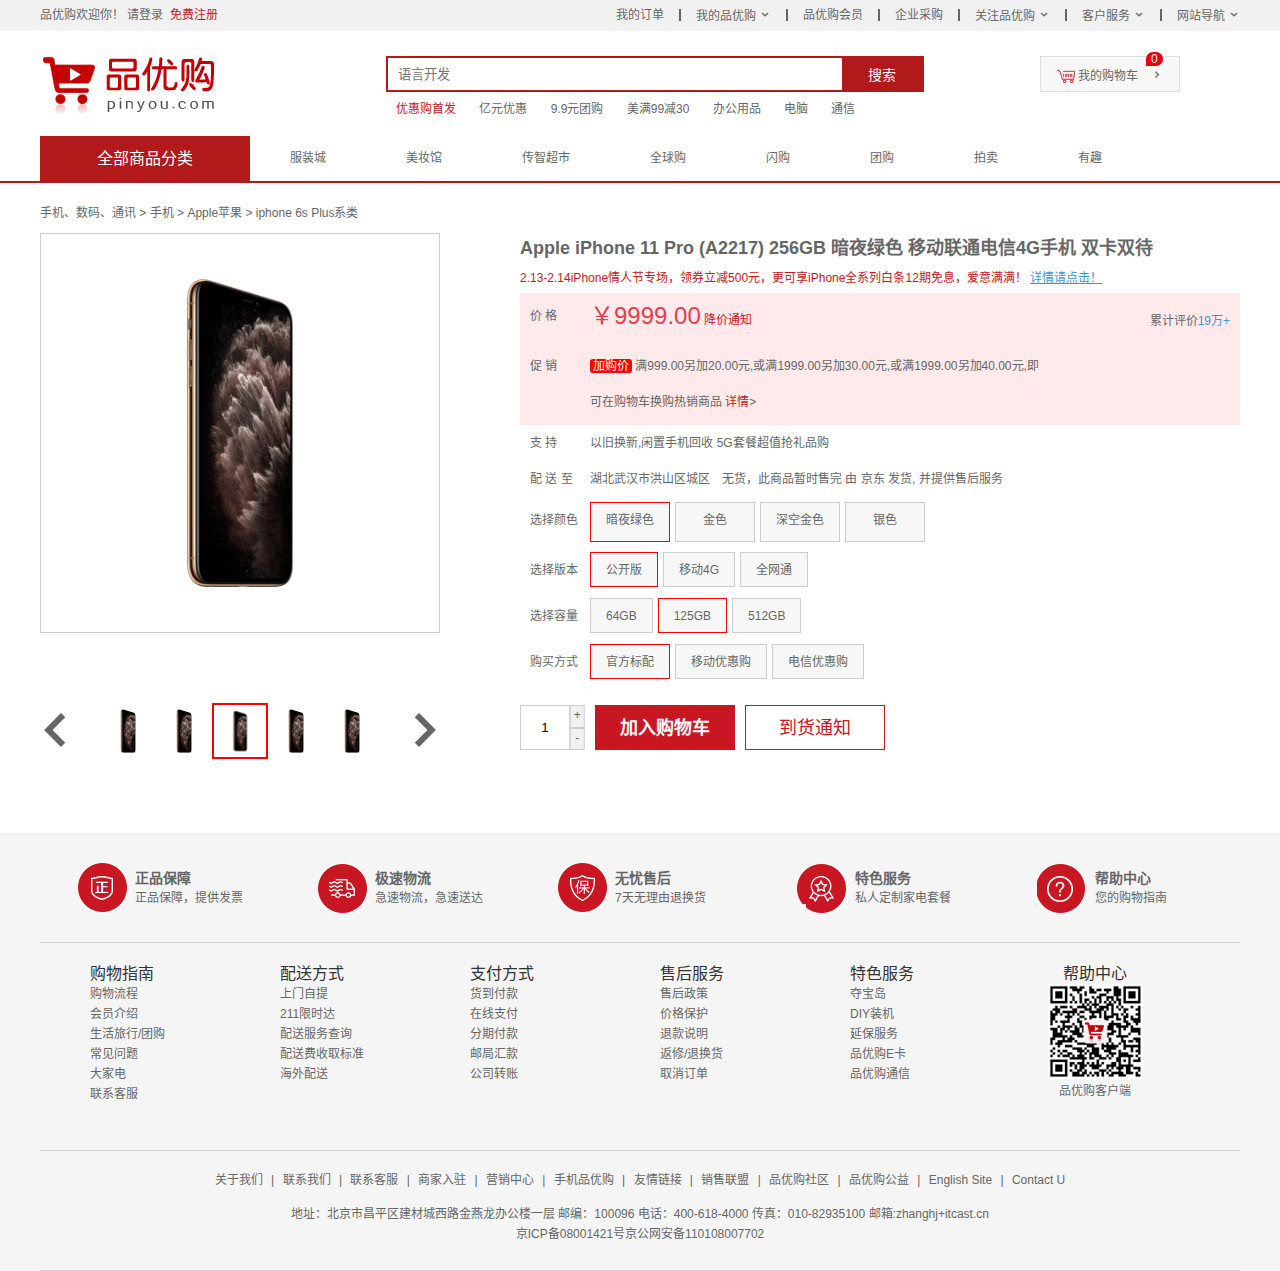
==== detail.html @ 6a4b6018 "'upload'" ====
<!DOCTYPE html>
<html lang="zh-CN">

<head>
    <meta charset="UTF-8">
    <meta name="viewport" content="width=device-width, initial-scale=1.0">
    <!-- TDK搜索引擎优化 -->
    <!-- TDK三大标签 网站标题 -->
    <title>商品详情</title>
    <!-- TDK三大标签 网站说明 -->
    <meta name="description"
        content="品优购商城-专业的综合网上购物商城,销售家电、数码通讯、电脑、家居百货、服装服饰、母婴、图书、食品等数万个品牌优质商品.便捷、诚信的服务，为您提供愉悦的网上购物体验!" />
    <!-- TDK三大标签 关键字 -->
    <meta name="Keywords" content="网上购物,网上商城,手机,笔记本,电脑,MP3,CD,VCD,DV,相机,数码,配件,手表,存储卡,品优购" />

    <link rel="shortcut icon" href="favicon.ico" />
    <!-- 引入初始化样式文件 -->
    <link rel="stylesheet" href="css/base.css">
    <!-- 引用公共样式文件 -->
    <link rel="stylesheet" href="css/common.css">
    <!-- 引用detail样式文件 -->
    <link rel="stylesheet" href="css/detail.css">
    <script src="js/jQuery.js"></script>
    <script src="js/detail.js"></script>
</head>

<body>
    <!-- 顶部导航模块 start-->
    <nav id="shortcut" class="shortcut">
        <div class="w">
            <div class="fl">
                <ul>
                    <li>品优购欢迎你！&nbsp;</li>
                    <li>
                        <a href="javasrcipt:;">请登录&nbsp;&nbsp;</a><a class="style_red" href="registered.html">免费注册</a>
                    </li>
                </ul>
            </div>
            <div class="fr">
                <ul>
                    <li><a href="javasrcipt:;">我的订单</a></li>
                    <li></li>
                    <!-- <li class="arrow-icon"><a href="javasrcipt:;">我的品优购</a></li> -->
                    <li><a href="javasrcipt:;">我的品优购<i class="arrow_icon"></i></a></li>
                    <li></li>
                    <li><a href="javasrcipt:;">品优购会员</a></li>
                    <li></li>
                    <li><a href="javasrcipt:;">企业采购</a></li>
                    <li></li>
                    <!-- <li class="arrow-icon"><a href="javasrcipt:;">关注品优购</a></li> -->
                    <li><a href="javasrcipt:;">关注品优购<i class="arrow_icon"></i></a></li>
                    <li></li>
                    <!-- <li class="arrow-icon"><a href="javasrcipt:;">客户服务</a></li> -->
                    <li><a href="javasrcipt:;">客户服务<i class="arrow_icon"></i></a></li>
                    <li></li>
                    <!-- <li class="arrow-icon"><a href="javasrcipt:;">网站导航</a></li> -->
                    <li><a href="javasrcipt:;">网站导航<i class="arrow_icon"></i></a></li>
                </ul>
            </div>
        </div>
    </nav>
    <!-- 顶部导航模块 end-->

    <!-- 头部模块 start -->
    <header class="header w">
        <!-- logo模块 -->
        <div class="logo">
            <h1>
                <a href="index.html" title="品优购商城">品优购商城</a>
            </h1>
        </div>
        <!-- search搜索模块 -->
        <div class="search">
            <input type="search" name="" id="" placeholder="语言开发">
            <button>搜索</button>
        </div>
        <!-- hotwords热点关键词模块 -->
        <div class="hotwords">
            <a href="list.html" class="style_red">优惠购首发</a>
            <a href="list.html">亿元优惠</a>
            <a href="list.html">9.9元团购</a>
            <a href="list.html">美满99减30</a>
            <a href="list.html">办公用品</a>
            <a href="list.html">电脑</a>
            <a href="list.html">通信</a>
        </div>
        <!-- shopcar购物车模块 -->
        <div class="shopcar">
            <img src="images/shopcar.png">
            我的购物车
            <i class="count">0</i>
        </div>
    </header>
    <!-- 头部模块 end -->

    <!-- 头部导航模块 start-->
    <nav class="nav">
        <div class="w">
            <div class="dropdown">
                <div class="dt">全部商品分类</div>
            </div>
            <div class="navitems">
                <ul>
                    <li><a href="list.html">服装城</a></li>
                    <li><a href="list.html">美妆馆</a></li>
                    <li><a href="list.html">传智超市</a></li>
                    <li><a href="list.html">全球购</a></li>
                    <li><a href="list.html">闪购</a></li>
                    <li><a href="list.html">团购</a></li>
                    <li><a href="list.html">拍卖</a></li>
                    <li><a href="list.html">有趣</a></li>
                </ul>
            </div>
        </div>
    </nav>
    <!-- 头部导航模块 end-->

    <div class="product_detail">
        <!-- 面包屑导航 -->
        <div class="crumbs w">
            <a href="#">手机、数码、通讯</a> &gt; <a href="#">手机</a> &gt; <a href="#">Apple苹果</a> &gt; <a href="#">iphone 6s
                Plus系类</a>
        </div>
        <!-- 产品介绍模块 -->
        <div class="product_intro w clearfix">
            <!-- 预览区 -->
            <div class="preview_wrap fl">
                <div class="previewImg">
                    <img src="uploads/Details/pr-03.png" alt="">
                </div>
                <div class="previewList">
                    <a href="javascript:;" class="previewPrev"></a>
                    <a href="javascript:;" class="previewNext"></a>
                    <ul class="clearfix">
                        <li><img src="uploads/Details/pre.png" alt=""></li>
                        <li><img src="uploads/Details/pre.png" alt=""></li>
                        <li class="current"><img src="uploads/Details/pre.png" alt=""></li>
                        <li><img src="uploads/Details/pre.png" alt=""></li>
                        <li><img src="uploads/Details/pre.png" alt=""></li>
                    </ul>
                </div>
            </div>
            <!-- 详情区 -->
            <div class="detail fr">
                <div class="detailTitle">
                    <h2>Apple iPhone 11 Pro (A2217) 256GB 暗夜绿色 移动联通电信4G手机 双卡双待</h2>
                    <p class="style_red">2.13-2.14iPhone情人节专场，领券立减500元，更可享iPhone全系列白条12期免息，爱意满满！
                        <span class="style_blue" style="text-decoration: underline;cursor: pointer;">详情请点击！</span></p>
                </div>
                <div class="detailSummary">
                    <dl class="summary_price">
                        <dt>价 格</dt>
                        <dd>
                            <i class="price">￥9999.00</i>
                            <a class="style_red" href="javascript:;">降价通知</a>
                            <div class="remark">
                                累计评价<span class="style_blue" style="cursor: pointer;">19万+</span>
                            </div>
                        </dd>
                    </dl>
                    <dl class="summary_promotion">
                        <dt>促 销</dt>
                        <dd>
                            <em>加购价</em> 满999.00另加20.00元,或满1999.00另加30.00元,或满1999.00另加40.00元,即可在购物车换购热销商品
                            <span class="style_red">详情</span>&gt;
                        </dd>
                    </dl>
                    <dl class="summary_support">
                        <dt>支 持</dt>
                        <dd>
                            以旧换新,闲置手机回收 5G套餐超值抢礼品购
                        </dd>
                    </dl>
                    <dl class="summary_distribution">
                        <dt>配 送 至</dt>
                        <dd>
                            湖北武汉市洪山区城区&emsp;无货，此商品暂时售完&nbsp;由&nbsp;京东&nbsp;发货, 并提供售后服务
                        </dd>
                    </dl>
                    <dl class="summary_color">
                        <dt>选择颜色</dt>
                        <dd class="current">暗夜绿色</dd>
                        <dd>金色</dd>
                        <dd>深空金色</dd>
                        <dd>银色</dd>
                    </dl>
                    <dl class="summary_version">
                        <dt>选择版本</dt>
                        <dd class="current">公开版</dd>
                        <dd>移动4G</dd>
                        <dd>全网通</dd>
                    </dl>
                    <dl class="summary_capacity">
                        <dt>选择容量</dt>
                        <dd>64GB</dd>
                        <dd class="current">125GB</dd>
                        <dd>512GB</dd>
                    </dl>
                    <dl class="summary_types">
                        <dt>购买方式</dt>
                        <dd class="current">官方标配</dd>
                        <dd>移动优惠购</dd>
                        <dd>电信优惠购</dd>
                    </dl>
                    <div class="summary_btn clearfix">
                        <div class="choose_amount">
                            <input class="choosenumber" type="number" name="" id="choosenumber" value="1">
                            <a href="javascript:;" class="summaryadd">+</a>
                            <a href="javascript:;" class="summaryreduce">-</a>
                        </div>
                        <a class="addcar" href="javascript:;">加入购物车</a>
                        <a class="arrival_goods" href="javascript:;">到货通知</a>
                    </div>
                </div>
            </div>
        </div>

        <!-- 产品介绍模块 -->
        <div class="product_detail clearfix">
            <!-- aside -->

        </div>
    </div>


    <!-- 右侧边栏 start -->
    <div class="sidebar_right">
        <ul>
            <li><a id="goTop" title="回到顶部"></a></li>
            <li><a title="联系客服" href="javasrcipt:;"></a></li>
        </ul>
    </div>
    <!-- 右侧边栏 end -->

    <!-- footer底部模块 start-->
    <footer class="footer">
        <div class="w">
            <div class="mod_service">
                <ul>
                    <li>
                        <!-- <img src="images/mod_service_01.png"> -->
                        <h3></h3>
                        <div class="service_txt">
                            <h5>正品保障</h5>
                            <p>正品保障，提供发票</p>
                        </div>
                    </li>
                    <li>
                        <!-- <img src="images/mod_service_02.png"> -->
                        <h3></h3>
                        <div class="service_txt">
                            <h5>极速物流</h5>
                            <p>急速物流，急速送达</p>
                        </div>
                    </li>
                    <li>
                        <!-- <img src="images/mod_service_03.png"> -->
                        <h3></h3>
                        <div class="service_txt">
                            <h5>无忧售后</h5>
                            <p>7天无理由退换货</p>
                        </div>
                    </li>
                    <li>
                        <!-- <img src="images/mod_service_04.png"> -->
                        <h3></h3>
                        <div class="service_txt">
                            <h5>特色服务</h5>
                            <p>私人定制家电套餐</p>
                        </div>
                    </li>
                    <li>
                        <!-- <img src="images/mod_service_05.png"> -->
                        <h3></h3>
                        <div class="service_txt">
                            <h5>帮助中心</h5>
                            <p>您的购物指南</p>
                        </div>
                    </li>
                </ul>
            </div>
            <div class="mod_help">
                <dl>
                    <dt>购物指南</dt>
                    <dd><a href="javascript:;">购物流程</a></dd>
                    <dd><a href="javascript:;">会员介绍</a></dd>
                    <dd><a href="javascript:;">生活旅行/团购</a></dd>
                    <dd><a href="javascript:;">常见问题</a></dd>
                    <dd><a href="javascript:;">大家电</a></dd>
                    <dd><a href="javascript:;">联系客服</a></dd>
                </dl>
                <dl>
                    <dt>配送方式</dt>
                    <dd><a href="javascript:;">上门自提</a></dd>
                    <dd><a href="javascript:;">211限时达</a></dd>
                    <dd><a href="javascript:;">配送服务查询</a></dd>
                    <dd><a href="javascript:;">配送费收取标准</a></dd>
                    <dd><a href="javascript:;">海外配送</a></dd>
                </dl>
                <dl>
                    <dt>支付方式</dt>
                    <dd><a href="javascript:;">货到付款</a></dd>
                    <dd><a href="javascript:;">在线支付</a></dd>
                    <dd><a href="javascript:;">分期付款</a></dd>
                    <dd><a href="javascript:;">邮局汇款</a></dd>
                    <dd><a href="javascript:;">公司转账</a></dd>
                </dl>
                <dl>
                    <dt>售后服务</dt>
                    <dd><a href="javascript:;">售后政策</a></dd>
                    <dd><a href="javascript:;">价格保护</a></dd>
                    <dd><a href="javascript:;">退款说明</a></dd>
                    <dd><a href="javascript:;">返修/退换货</a></dd>
                    <dd><a href="javascript:;">取消订单</a></dd>
                </dl>
                <dl>
                    <dt>特色服务</dt>
                    <dd><a href="javascript:;">夺宝岛</a></dd>
                    <dd><a href="javascript:;">DIY装机</a></dd>
                    <dd><a href="javascript:;">延保服务</a></dd>
                    <dd><a href="javascript:;">品优购E卡</a></dd>
                    <dd><a href="javascript:;">品优购通信</a></dd>
                </dl>
                <dl>
                    <dt>帮助中心</dt>
                    <dd>
                        <img src="images/Qr_code.png" title="品优购">
                        <p>品优购客户端</p>
                    </dd>
                </dl>
            </div>
            <div class="mod_copyright">
                <div class="mod_link">
                    <a href="javascript:;">关于我们</a> | <a href="javascript:;">联系我们</a> | <a href="javascript:;">联系客服</a>
                    | <a href="javascript:;">商家入驻</a> | <a href="javascript:;">营销中心</a> | <a
                        href="javascript:;">手机品优购</a> | <a href="javascript:;">友情链接</a> | <a
                        href="javascript:;">销售联盟</a> | <a href="javascript:;">品优购社区</a> | <a
                        href="javascript:;">品优购公益</a> | <a href="javascript:;">English Site</a> | <a
                        href="javascript:;">Contact U</a>
                </div>
                <div class="copyright">
                    地址：北京市昌平区建材城西路金燕龙办公楼一层 邮编：100096 电话：400-618-4000 传真：010-82935100 邮箱:zhanghj+itcast.cn<br />
                    京ICP备08001421号京公网安备110108007702
                </div>
            </div>
        </div>
    </footer>
    <!-- footer底部模块 end-->
</body>

</html>
---- css/base.css ----
/* 初始化样式 */
/* 把所有标签的内外边距清零 */
* {
  margin: 0;
  padding: 0;
  /* css3盒子模型 */
  box-sizing: border-box;
}

/* em 和 i 斜体的文字不倾斜 */
em,
i {
  font-style: normal;
}

/* 去掉li 的小圆点 */
li {
  list-style: none;
}

img {
  /* border 0 照顾低版本浏览器 如果 图片外面包含了链接会有边框的问题 */
  border: 0;
  /* 取消图片底侧有空白缝隙的问题 */
  vertical-align: middle;
  /* 当鼠标经过button 按钮的时候，鼠标变成小手 */
  /* cursor: pointer; */
}

h1,
h2,
h3,
h4,
h5,
h6 {
  cursor: default;
}

p {
  cursor: default;
}

a,
button {
  /* 当鼠标经过button 按钮的时候，鼠标变成小手 */
  cursor: pointer;
}

a {
  color: #666;
  text-decoration: none;
}

a:hover {
  color: #c81623;
}

button,
input {
  /* "\5B8B\4F53" 就是宋体的意思 这样浏览器兼容性比较好 */
  font-family: Microsoft YaHei, Heiti SC, tahoma, arial, Hiragino Sans GB,
    "\5B8B\4F53", sans-serif;
  /* 默认有灰色边框需要手动去掉 */
  border: 0;
  outline: none;
}

/* 滚动效果 */
/* html { */
/* 平稳的滚动 默认是auto立即滚动 */
/* scroll-behavior: smooth; */
/* } */

body {
  /* CSS3 抗锯齿形 让文字显示的更加清晰 */
  -webkit-font-smoothing: antialiased;
  background-color: #fff;
  /* 设置字体12像素 行高是字体的 1.5倍 */
  font: 12px/1.5 Microsoft YaHei, Heiti SC, tahoma, arial, Hiragino Sans GB,
    "\5B8B\4F53", sans-serif;
  color: #666;
}

.hide,
.none {
  display: none;
}

/* 清除浮动 */
/*伪元素是行内元素 正常浏览器清除浮动方法*/
.clearfix:after {
  content: "";
  display: block;
  clear: both;
}
.clearfix {
  /*ie6清除浮动的方式 *号只有IE6-IE7执行，其他浏览器不执行*/
  *zoom: 1;
}
---- css/common.css ----
/* 公共样式 */
/* 声明字体图标 */
@font-face {
  font-family: "icomoon";
  src: url("../fonts/icomoon.eot?tomleg");
  src: url("../fonts/icomoon.eot?tomleg#iefix") format("embedded-opentype"),
    url("../fonts/icomoon.ttf?tomleg") format("truetype"),
    url("../fonts/icomoon.woff?tomleg") format("woff"),
    url("../fonts/icomoon.svg?tomleg#icomoon") format("svg");
  font-weight: normal;
  font-style: normal;
  font-display: block;
}

/* 版心 */
.w {
  width: 1200px;
  margin: 0 auto;
}

/* 左浮动 */
.fl {
  float: left;
}

/* 右浮动 */
.fr {
  float: right;
}

/* 字体颜色 */
.style_red {
  color: #c81623;
}
.style_blue {
  color: #3b95da;
}

/* 超出隐藏并用省略号显示 */
.txt_ellipsis {
  /*内容超宽后禁止换行显示*/
  white-space: nowrap;
  /*超出部分隐藏*/
  overflow: hidden;
  /*文字超出部分以省略号显示*/
  text-overflow: ellipsis;
}

/* 水平居中 */
.box_center {
  text-align: center;
}

/* 快速导航模块 */
.shortcut {
  height: 31px;
  line-height: 31px;
  background-color: #f1f1f1;
}

.shortcut ul li {
  float: left;
}

/* 选择所有偶数的li */
.shortcut .fr ul li:nth-child(even) {
  width: 1px;
  height: 12px;
  margin: 9px 15px;
  border: 1px solid #666666;
}

/* 旋转样式  正数为顺时针 负数为逆时针*/
/* .shortcut .fr ul li:hover a i {
  transform: rotate(90deg);
  -webkit-transform: rotate(90deg);
  -moz-transform: rotate(90deg);
  -o-transform: rotate(90deg);
  -ms-transform: rotate(90deg);
} */

.arrow-icon::after {
  content: "\e91e";
  font-family: "icomoon";
  margin-left: 3px;
}

.arrow_icon {
  font-family: "icomoon";
  padding-left: 3px;
  /* 过渡元素要转成行内块或块级元素 */
  /* display: inline-block;
  transition: all 0.3s ease-in-out;
  -webkit-transition: All 0.3s ease-in-out;
  -moz-transition: All 0.3s ease-in-out;
  -o-transition: All 0.3s ease-in-out; */
}
/* End 快速导航模块 */

/* 头部 */
.header {
  position: relative;
  height: 105px;
}

.logo {
  position: absolute;
  top: 23px;
  left: 0;
  width: 180px;
  height: 60px;
}

.logo a {
  display: block;
  width: 180px;
  height: 60px;
  background: url(../images/logo.png) no-repeat;
  font-size: 0;
}

.search {
  position: absolute;
  top: 25px;
  left: 346px;
  width: 538px;
  height: 36px;
  border: 2px solid #b1191a;
}

.search input {
  float: left;
  width: 454px;
  height: 32px;
  padding: 10px;
}

.search button {
  float: left;
  width: 80px;
  height: 32px;
  color: #faf4f4;
  font-size: 14px;
  background-color: #b1191a;
  cursor: default;
}

.hotwords {
  position: absolute;
  top: 69px;
  left: 346px;
  width: 538px;
  color: #666666;
  font-size: 12px;
}

.hotwords a {
  padding: 0px 10px;
}

.shopcar {
  position: absolute;
  top: 25px;
  right: 60px;
  width: 140px;
  height: 36px;
  line-height: 36px;
  text-align: center;
  border: 1px solid #dfdfdf;
  background-color: #f7f7f7;
}

/* .shopcar::before {
    content: '\e93a';
    font-family: 'icomoon';
    margin-right: 5px;
    line-height: 36px;
    color: #e60012;
} */

/* .shopcar::before {
    content: '';
    width: 40px;
    background: url(../images/icons.png) no-repeat -317px -11px;
    margin-right: 5px;
} */

.shopcar::after {
  content: "\e920";
  font-family: "icomoon";
  margin-left: 10px;
  line-height: 36px;
}

.shopcar .count {
  position: absolute;
  top: -5px;
  left: 105px;
  height: 14px;
  line-height: 14px;
  padding: 0 5px;
  background-color: #e60012;
  border-radius: 7px 7px 7px 0px;
  color: #fff;
}

.shopcar:hover {
  cursor: pointer;
  color: #e60012;
}

/* End 头部 */

/* 导航选项卡 */
.nav {
  height: 47px;
  border-bottom: 2px solid #b1191a;
}

.nav div {
  height: 45px;
}

.dropdown {
  float: left;
  width: 210px;
  height: 45px;
  background-color: #b1191a;
  cursor: pointer;
}

.dropdown .dt {
  width: 100%;
  height: 100%;
  line-height: 45px;
  color: #fff;
  text-align: center;
  font-size: 16px;
}

.dropdown .dd {
  width: 210px;
  height: 465px;
  margin-top: 2px;
  background-color: #c81623;
}

.dd ul li {
  /* width: 210px; */
  height: 31px;
  line-height: 31px;
  /* margin-left: 1px; */
  padding-left: 10px;
  font-size: 14px;
  color: #fff;
}

.dd ul li a {
  color: #fff;
}

.dd ul li a:last-child::after {
  content: "\e920";
  font-family: "icomoon";
  float: right;
  margin-right: 10px;
}

.dd ul li:hover {
  color: #c81623;
  background-color: #fff;
}

.dd ul li:hover a {
  color: #c81623;
}

.navitems {
  float: right;
  width: 990px;
  height: 45px;
  line-height: 45px;
}

.navitems ul li {
  float: left;
}

.navitems ul li a {
  display: block;
  height: 45px;
  line-height: 45px;
  padding: 0px 40px;
  transition: all 0.3s;
}

.navitems ul li:hover a {
  color: #fff;
  background-color: rgba(200, 22, 35, 0.9);
  font-size: 18px;
}

/* End 导航选项卡 */

/* 右侧边栏 */
.sidebar_right {
  display: none;
  width: 66px;
  position: fixed;
  top: 90%;
  right: 50%;
  margin-right: -670px;
  text-align: center;
}

.sidebar_right ul li a {
  display: block;
  height: 32px;
  line-height: 32px;
  padding: 0 5px;
  font-family: "icomoon";
  font-size: 18px;
}

.sidebar_left ul li a:hover {
  color: #fff;
  background-color: #c81623;
}
/* End 右侧边栏 */

/* 底部模块 */
.footer {
  /* height: 418px; */
  background-color: #f5f5f5;
}

.footer .mod_service {
  height: 110px;
  padding: 30px 0px;
  border-bottom: 1px solid #d5d0d0;
}

.mod_service ul li {
  float: left;
  width: 240px;
  height: 50px;
  padding-left: 37px;
}

.mod_service ul li:nth-child(1) h3 {
  float: left;
  width: 50px;
  height: 50px;
  margin-right: 8px;
  background: url(../images/icons.png) no-repeat -252px -3px;
}

.mod_service ul li:nth-child(2) h3 {
  float: left;
  width: 50px;
  height: 50px;
  margin-right: 8px;
  background: url(../images/icons.png) no-repeat -254px -53px;
}

.mod_service ul li:nth-child(3) h3 {
  float: left;
  width: 50px;
  height: 50px;
  margin-right: 8px;
  background: url(../images/icons.png) no-repeat -256px -106px;
}

.mod_service ul li:nth-child(4) h3 {
  float: left;
  width: 50px;
  height: 50px;
  margin-right: 8px;
  background: url(../images/icons.png) no-repeat -258px -156px;
}

.mod_service ul li:nth-child(5) h3 {
  float: left;
  width: 50px;
  height: 50px;
  margin-right: 8px;
  background: url(../images/icons.png) no-repeat -258px -208px;
}

.mod_service .service_txt h5 {
  margin-top: 5px;
  font-size: 14px;
}

.footer .mod_help {
  height: 188px;
  margin-top: 20px;
  padding-left: 50px;
  border-bottom: 1px solid #d5d0d0;
}

.mod_help dl {
  float: left;
  width: 190px;
}

.mod_help dl:last-child {
  float: left;
  width: 110px;
  text-align: center;
}

.mod_help dl dt {
  line-height: 21px;
  color: #333333;
  font-size: 16px;
}

.mod_help dl dd {
  line-height: 20px;
  color: #666666;
}

.footer .mod_copyright {
  height: 120px;
  padding-top: 20px;
  text-align: center;
  border-bottom: 1px solid #d5d0d0;
}

.mod_link a {
  margin: 0px 5px;
}

.copyright {
  padding-top: 15px;
  line-height: 20px;
}

/* End 底部模块 */
---- css/detail.css ----
/*
 * @Author: XiaoMing
 * @Date: 2020-05-03 14:49:42 
 * @Last Modified by: mikey.zhaopeng
 * @Last Modified time: 2020-05-03 18:34:04
 */
/* 全局样式 */
.current {
  border: 1px solid red !important;
}
/* 去掉input[type:number]的默认上线箭头 */
input[type="number"]::-webkit-outer-spin-button,
input[type="number"]::-webkit-inner-spin-button {
  -webkit-appearance: none !important;
}
/*在firefox下移除input[number]的上下箭头*/
input[type="number"] {
  -moz-appearance: textfield;
}
/* 预览区 start */
.product_detail {
  margin-top: 10px;
}
.crumbs {
  height: 40px;
  line-height: 40px;
}
.preview_wrap {
  width: 400px;
  height: 590px;
}
.previewImg {
  width: 400px;
  height: 400px;
  border: 1px solid #ccc;
}
.preview_wrap img {
  width: 100%;
  height: 100%;
}
.previewList {
  position: relative;
  margin-top: 70px;
}
.previewList li {
  cursor: pointer;
}
.previewPrev,
.previewNext {
  position: absolute;
  font-family: "icomoon";
  font-size: 60px;
  counter-reset: #dfdfdf;
}
.previewPrev {
  top: 50%;
  left: 0;
  transform: translateX(-25%) translateY(-50%);
}
.previewNext {
  top: 50%;
  right: 0;
  transform: translateX(25%) translateY(-50%);
}
.previewList ul {
  margin: 0 auto;
  width: 280px;
}
.previewList li.current {
  border: 2px solid red !important;
}
.previewList li {
  float: left;
  width: 56px;
  height: 56px;
}
/* 详情区strat */
.detail {
  width: 720px;
  height: 590px;
}
.detailTitle {
  line-height: 30px;
}
.detailSummary dl {
  padding: 5px 10px;
  overflow: hidden;
  line-height: 36px;
}
.detailSummary dt,
.detailSummary dd {
  float: left;
}
.detailSummary dt {
  width: 60px;
}
.summary_price {
  position: relative;
  background-color: #fee9eb;
}
.summary_price .price {
  font-size: 24px;
  color: #e1414d;
}
.summary_price .remark {
  position: absolute;
  top: 10px;
  right: 10px;
  color: #666;
}
.summary_promotion {
  background-color: #fee9eb;
}
.summary_promotion em {
  padding: 0 3px;
  background-color: red;
  border-radius: 3px;
  color: #fff;
}
.summary_promotion dd {
  width: 450px;
}
.summary_support,
.summary_distribution {
  padding: 0px 10px !important;
}
.summary_color dd,
.summary_version dd,
.summary_capacity dd,
.summary_types dd {
  height: 35px;
  line-height: 35px;
  margin-right: 5px;
  padding: 0 15px;
  background-color: #f7f7f7;
  border: 1px solid #ccc;
  text-align: center;
  cursor: pointer;
}
.summary_color dd {
  width: 80px;
  height: 40px;
}
.summary_btn {
  margin-top: 20px;
}
.choose_amount {
  position: relative;
  float: left;
}
.summaryadd,
.summaryreduce {
  position: absolute;
  right: 0;
  width: 15px;
  height: 22.5px;
  border: 1px solid #ccc;
  background-color: #f1f1f1;
  text-align: center;
  transform: translateX(98%);
}
.summaryadd {
  top: 0;
}
.summaryreduce {
  top: 22.5px;
}
.choosenumber {
  width: 50px;
  height: 45px;
  line-height: 45px;
  border: 1px solid #ccc;
  text-align: center;
}
.addcar,
.arrival_goods {
  float: left;
  width: 140px;
  height: 45px;
  line-height: 45px;
  margin-left: 10px;
  text-align: center;
  font-size: 18px;
  border: 1px solid #c81623;
  color: #c81623;
}
.addcar {
  margin-left: 25px;
  background-color: #c81623;
  color: #fff;
  font-weight: 700;
}
.addcar:hover {
  color: #fff;
}
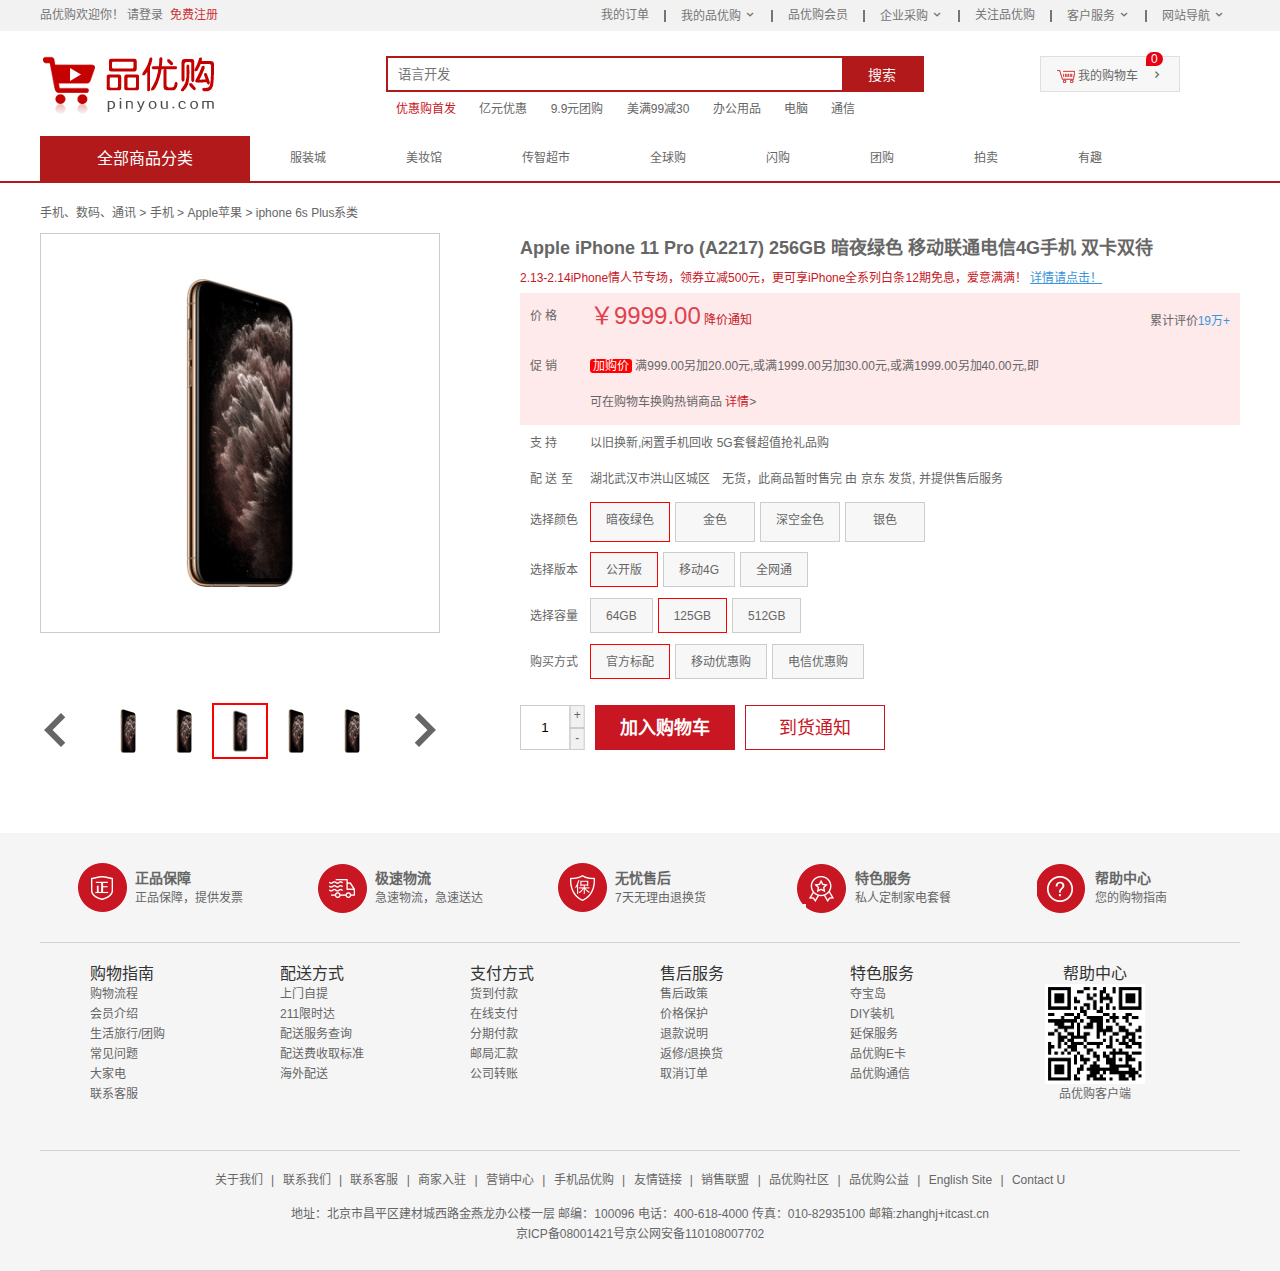
==== commit 84462e73: "完善商品列表页和详情页面的顶部和底部模块" ====
--- a/detail.html
+++ b/detail.html
@@ -28,7 +28,7 @@
     <!-- 顶部导航模块 start-->
     <nav id="shortcut" class="shortcut">
         <div class="w">
-            <div class="fl">
+            <div class="shortcut_fl fl">
                 <ul>
                     <li>品优购欢迎你！&nbsp;</li>
                     <li>
@@ -36,25 +36,55 @@
                     </li>
                 </ul>
             </div>
-            <div class="fr">
-                <ul>
+            <div class="shortcut_fr fr">
+                <ul class="clearfix">
                     <li><a href="javasrcipt:;">我的订单</a></li>
                     <li></li>
-                    <!-- <li class="arrow-icon"><a href="javasrcipt:;">我的品优购</a></li> -->
-                    <li><a href="javasrcipt:;">我的品优购<i class="arrow_icon"></i></a></li>
+                    <li>
+                        <a href="javasrcipt:;">我的品优购<i class="arrow_icon"></i></a>
+                        <ul>
+                            <li>我的品优购<i class="arrow_icon"></i></li>
+                            <li>我的品优购<i class="arrow_icon"></i></li>
+                            <li>我的品优购<i class="arrow_icon"></i></li>
+                            <li>我的品优购<i class="arrow_icon"></i></li>
+                        </ul>
+                    </li>
                     <li></li>
                     <li><a href="javasrcipt:;">品优购会员</a></li>
                     <li></li>
-                    <li><a href="javasrcipt:;">企业采购</a></li>
-                    <li></li>
-                    <!-- <li class="arrow-icon"><a href="javasrcipt:;">关注品优购</a></li> -->
-                    <li><a href="javasrcipt:;">关注品优购<i class="arrow_icon"></i></a></li>
-                    <li></li>
-                    <!-- <li class="arrow-icon"><a href="javasrcipt:;">客户服务</a></li> -->
-                    <li><a href="javasrcipt:;">客户服务<i class="arrow_icon"></i></a></li>
-                    <li></li>
-                    <!-- <li class="arrow-icon"><a href="javasrcipt:;">网站导航</a></li> -->
-                    <li><a href="javasrcipt:;">网站导航<i class="arrow_icon"></i></a></li>
+                    <li>
+                        <a href="javasrcipt:;">企业采购<i class="arrow_icon"></i></a>
+                        <ul>
+                            <li>企业采购<i class="arrow_icon"></i></li>
+                            <li>企业采购<i class="arrow_icon"></i></li>
+                            <li>企业采购<i class="arrow_icon"></i></li>
+                            <li>企业采购<i class="arrow_icon"></i></li>
+                        </ul>
+                    </li>
+                    <li></li>
+                    <li>
+                        <a href="javasrcipt:;">关注品优购</a>
+                    </li>
+                    <li></li>
+                    <li>
+                        <a href="javasrcipt:;">客户服务<i class="arrow_icon"></i></a>
+                        <ul>
+                            <li>客户服务<i class="arrow_icon"></i></li>
+                            <li>客户服务<i class="arrow_icon"></i></li>
+                            <li>客户服务<i class="arrow_icon"></i></li>
+                            <li>客户服务<i class="arrow_icon"></i></li>
+                        </ul>
+                    </li>
+                    <li></li>
+                    <li>
+                        <a href="javasrcipt:;">网站导航<i class="arrow_icon"></i></a>
+                        <ul>
+                            <li>网站导航<i class="arrow_icon"></i></li>
+                            <li>网站导航<i class="arrow_icon"></i></li>
+                            <li>网站导航<i class="arrow_icon"></i></li>
+                            <li>网站导航<i class="arrow_icon"></i></li>
+                        </ul>
+                    </li>
                 </ul>
             </div>
         </div>
@@ -324,7 +354,7 @@
                 <dl>
                     <dt>帮助中心</dt>
                     <dd>
-                        <img src="images/Qr_code.png" title="品优购">
+                        <img class="Qr_code" src="images/Qr_code.png" title="品优购">
                         <p>品优购客户端</p>
                     </dd>
                 </dl>
--- a/css/common.css
+++ b/css/common.css
@@ -53,21 +53,56 @@
 
 /* 快速导航模块 */
 .shortcut {
+  position: fixed;
+  top: 0;
+  left: 0;
+  width: 100%;
   height: 31px;
   line-height: 31px;
   background-color: #f1f1f1;
-}
-
-.shortcut ul li {
-  float: left;
+  opacity: 0.9;
+  z-index: 9999;
+}
+
+.shortcut_fl > ul > li,
+.shortcut_fr > ul > li {
+  float: left;
+  height: 31px;
+}
+
+.shortcut_fr > ul > li a {
+  padding: 0px 15px;
 }
 
 /* 选择所有偶数的li */
-.shortcut .fr ul li:nth-child(even) {
+.shortcut_fr > ul > li:nth-child(even) {
   width: 1px;
   height: 12px;
-  margin: 9px 15px;
+  padding: 0;
+  margin-top: 10px;
   border: 1px solid #666666;
+}
+
+.shortcut_fr > ul > li > ul {
+  position: relative;
+  display: none;
+  width: 100%;
+  background-color: #f1f1f1;
+  cursor: default;
+  z-index: 999;
+}
+
+.shortcut_fr > ul > li:hover > ul {
+  display: block;
+}
+
+.shortcut_fr > ul > li > ul > li {
+  padding: 0px 15px;
+}
+
+.shortcut_fr > ul > li > ul > li:hover {
+  background-color: #c81623;
+  color: #fff;
 }
 
 /* 旋转样式  正数为顺时针 负数为逆时针*/
@@ -101,6 +136,7 @@
 .header {
   position: relative;
   height: 105px;
+  margin-top: 31px;
 }
 
 .logo {
@@ -421,6 +457,11 @@
   color: #666666;
 }
 
+.Qr_code {
+  width: 100px;
+  height: 100px;
+}
+
 .footer .mod_copyright {
   height: 120px;
   padding-top: 20px;
